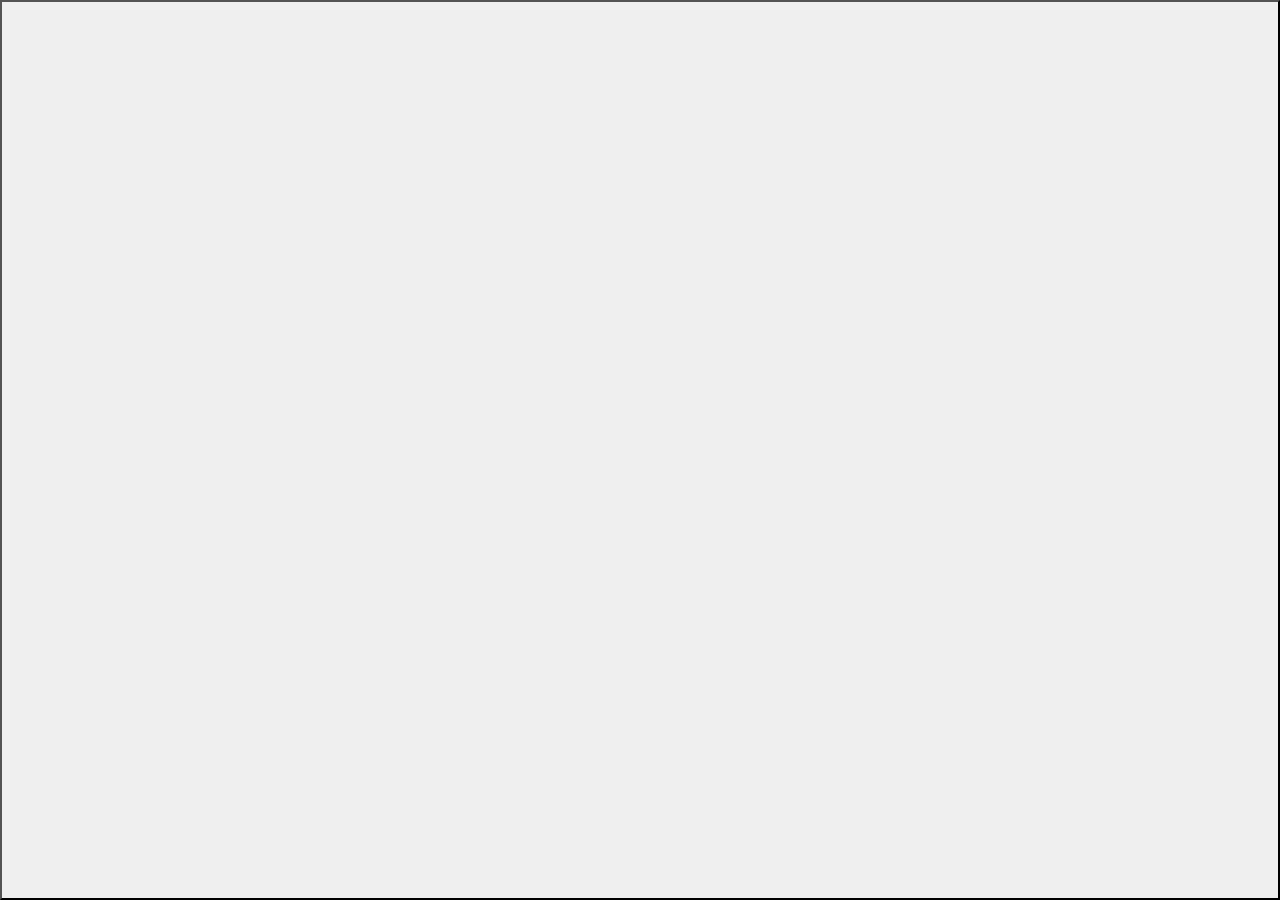
==== index.html @ a2bf968f "Add files via upload" ====
<!DOCTYPE html>
<html>
<head>
    <title>karolina gorzeńska</title>
</head>
<meta name="karolina gorzenska">
<style>
body, html {
  height: 100%;
  margin: 0;
}

button {
    height: 100%;
    width: 100%;
}

.bgimg {
  background-image: url("images/main.jpg");
  background-position: center;
  background-repeat: no-repeat;
  background-size: auto;
  height: 100%;
}
</style>

<body>
<button class="bgimg" onclick="location.href='photography/index.html';"></button>
</body>
</html>
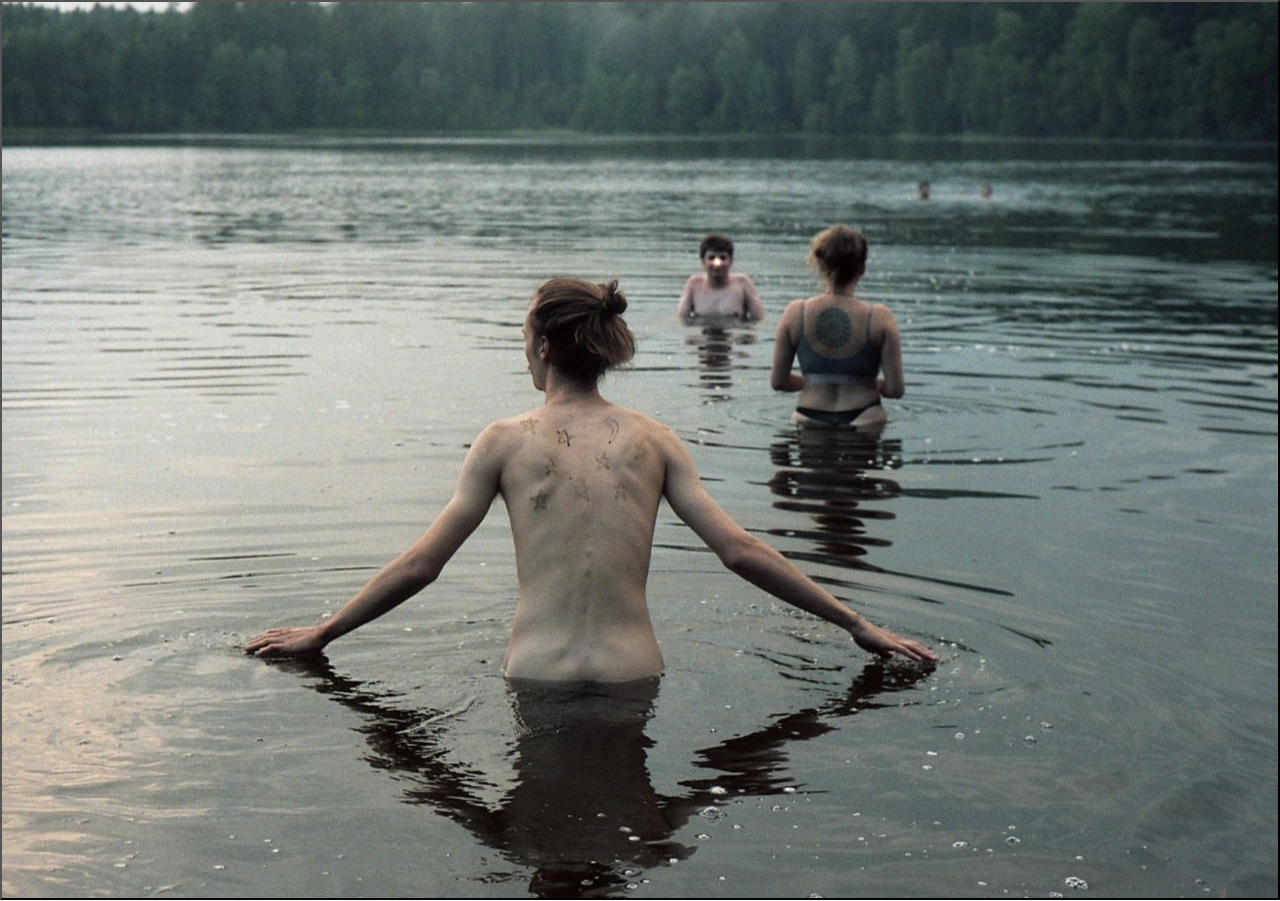
==== commit 08d1c51a: "Update index.html" ====
--- a/index.html
+++ b/index.html
@@ -2,6 +2,7 @@
 <html>
 <head>
     <title>karolina gorzeńska</title>
+    <meta name="google-site-verification" content="u7Qp5QsmPLROpu87y_rlt68nuewb7Czg6z-ImYM7RHk" />
 </head>
 <meta name="karolina gorzenska">
 <style>
